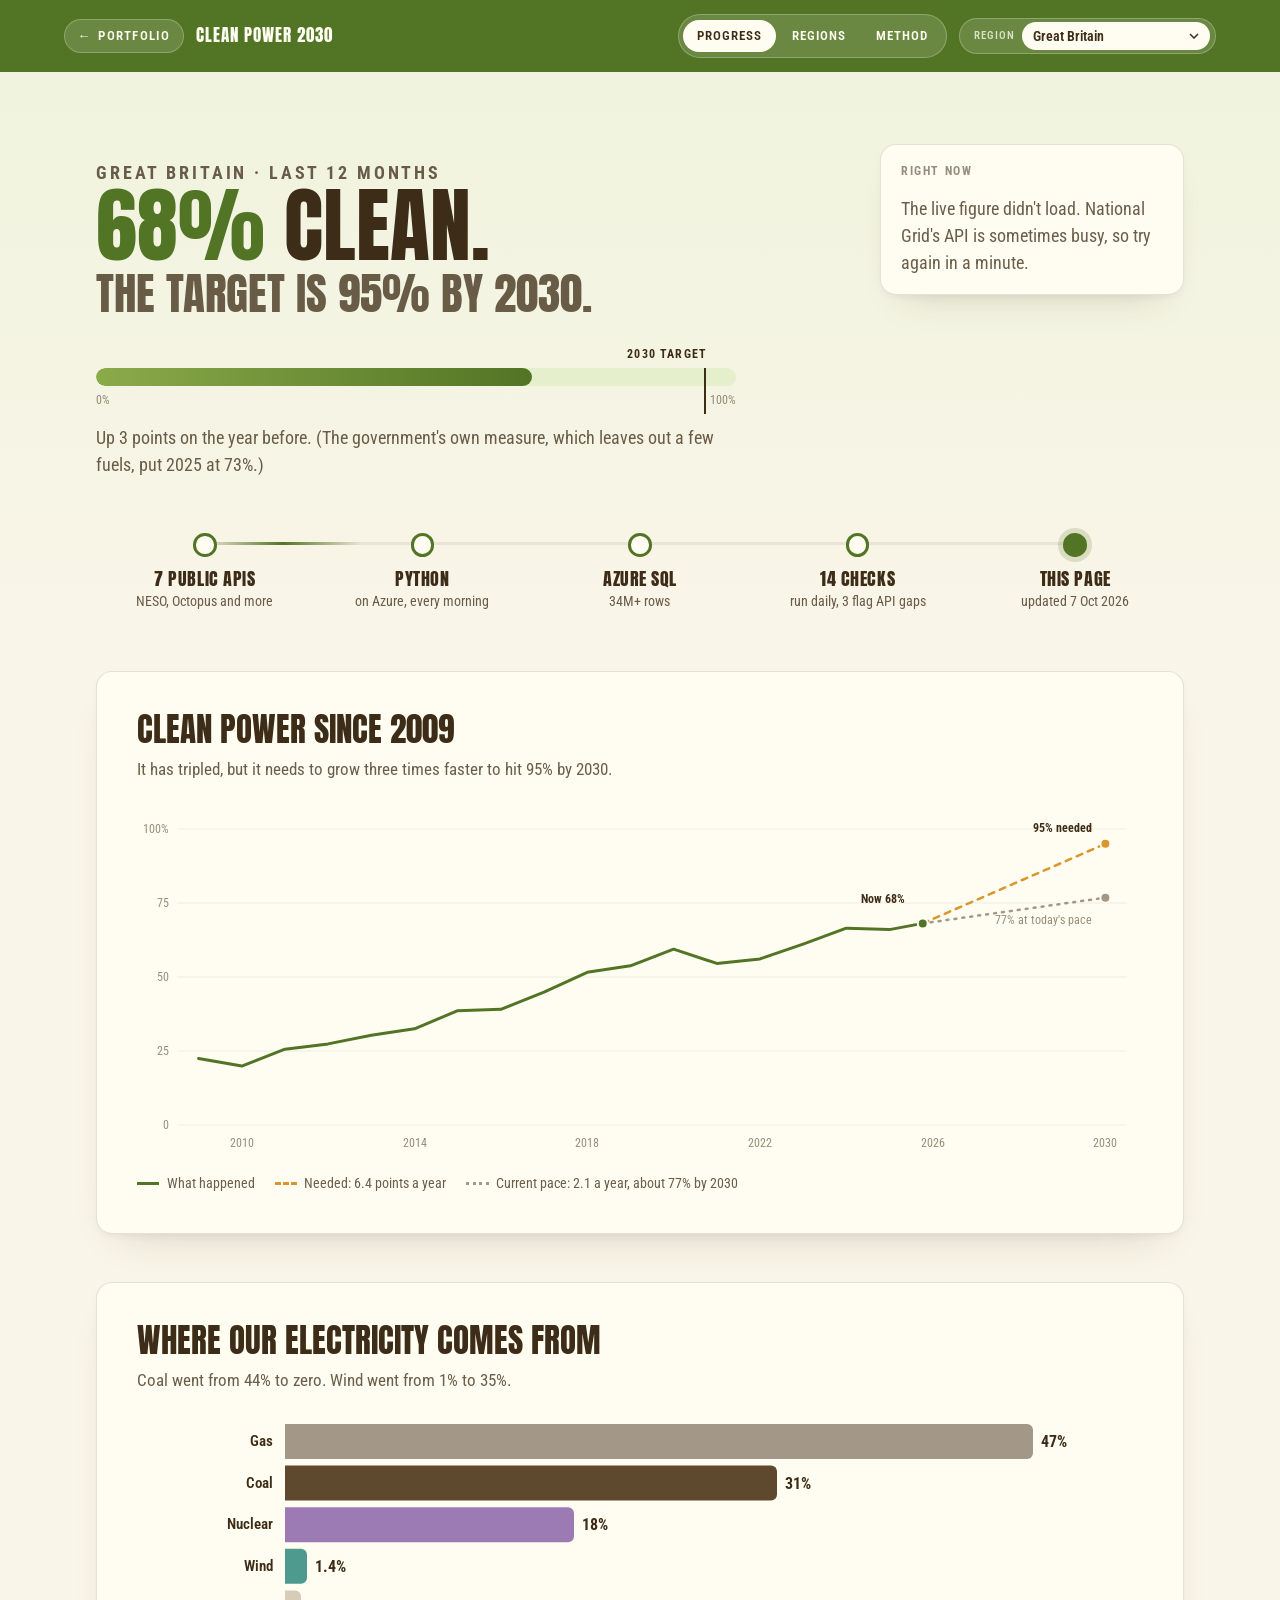
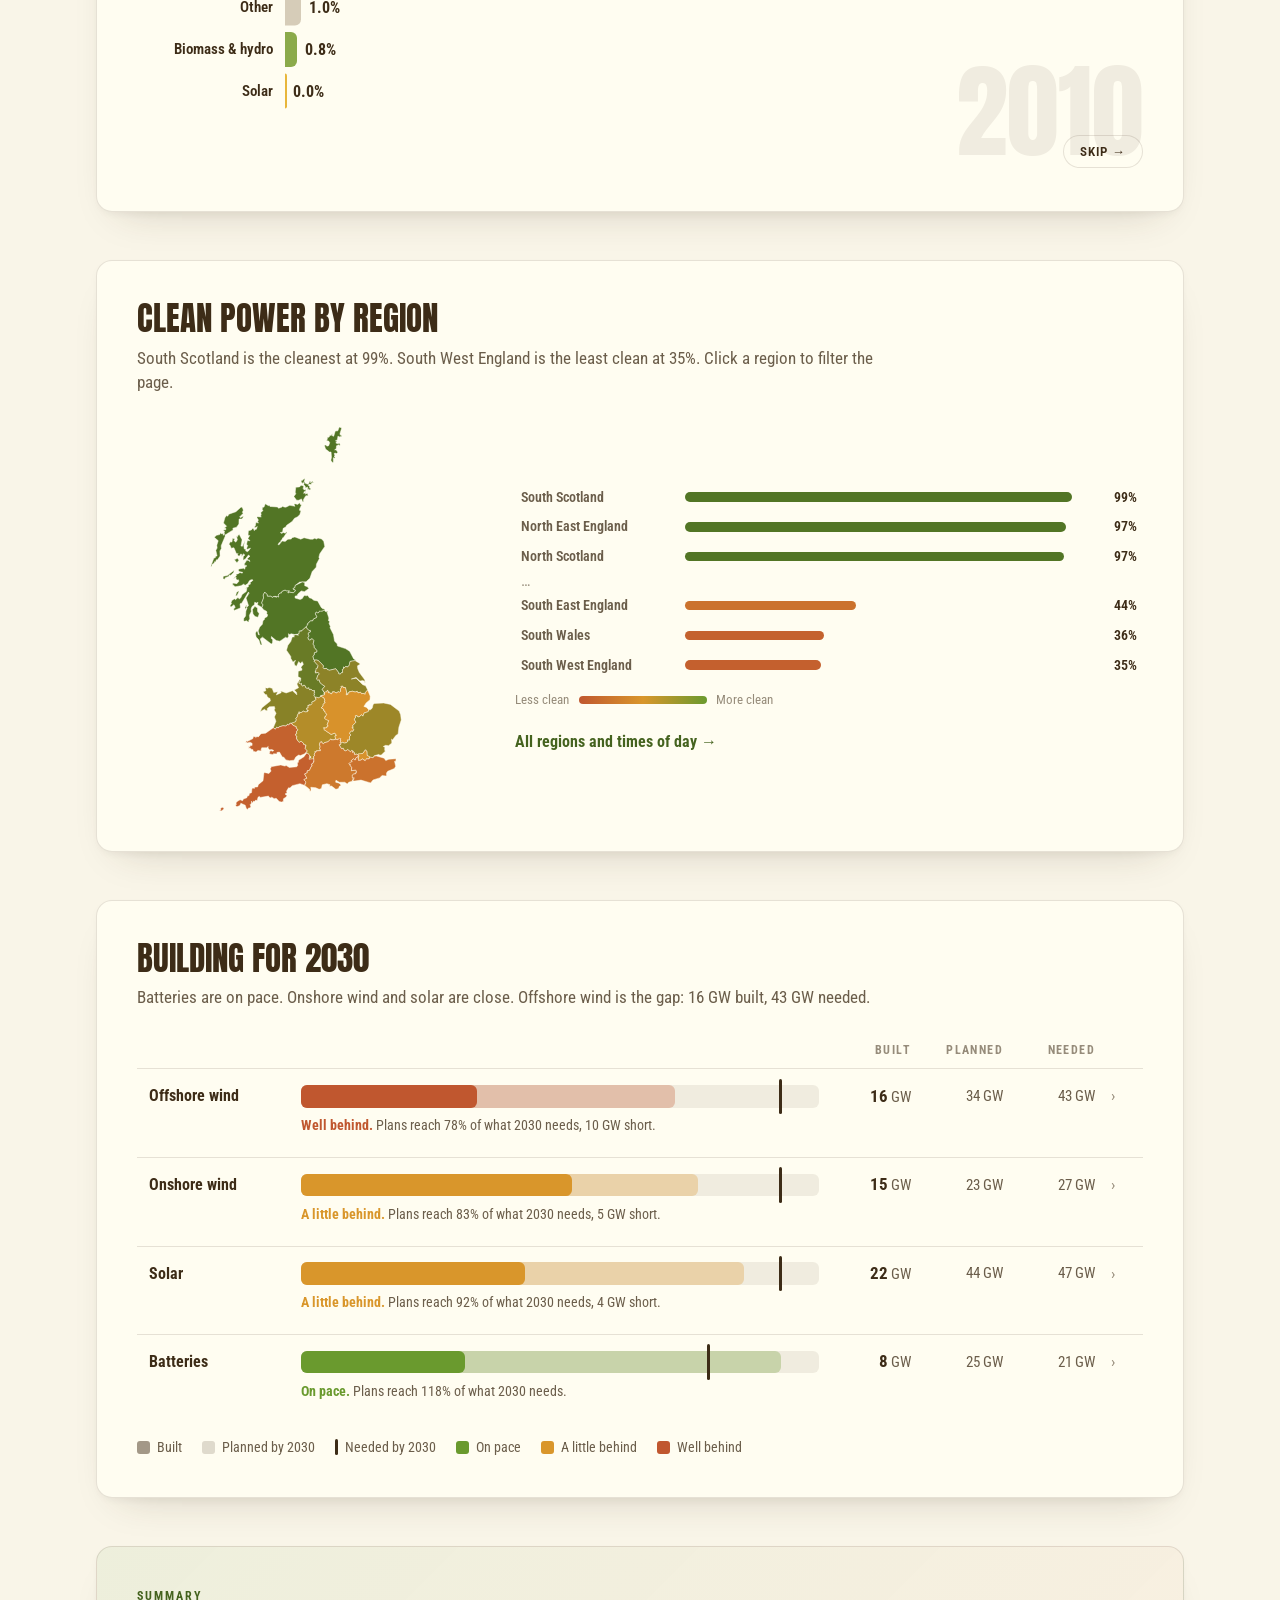
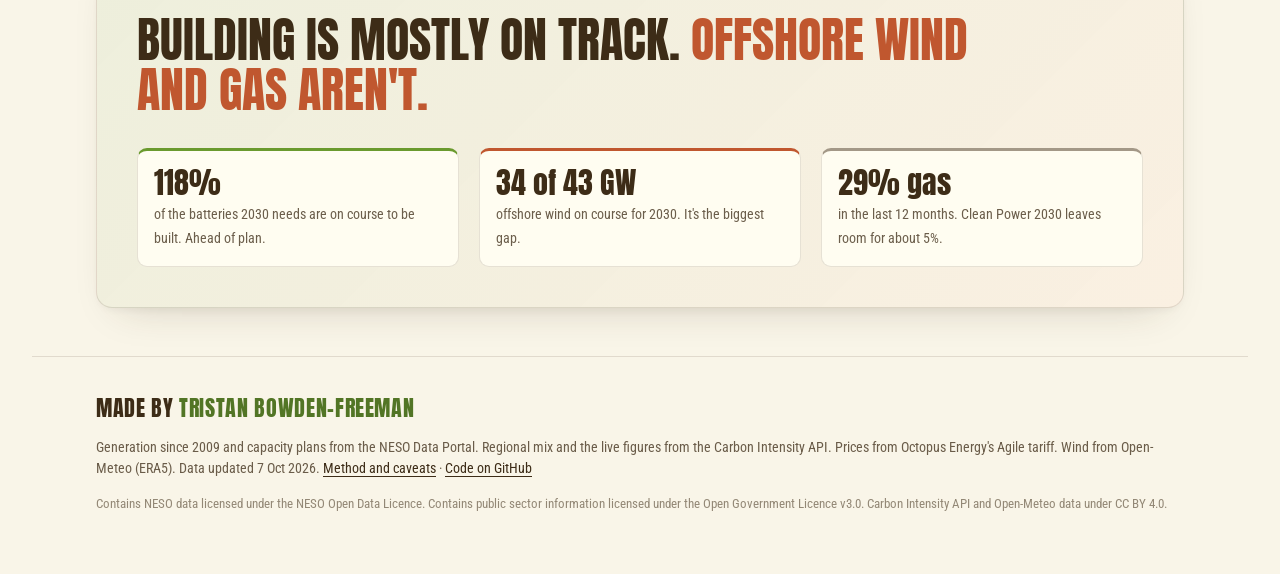
==== site/index.html @ b251b5d4 "Dashboard: progress, regions and method pages in plain JavaScript and SVG" ====
<!doctype html>
<html lang="en">
<head>
  <meta charset="utf-8">
  <meta name="viewport" content="width=device-width, initial-scale=1">
  <meta name="theme-color" content="#527525">
  <title>Clean Power 2030</title>
  <meta name="author" content="Tristan Bowden-Freeman">
  <meta name="description" content="Is Britain on track for Clean Power 2030? Every half-hour of GB electricity since 2009, the build-out of wind, solar and batteries against the 2030 plan, and where and when the grid is cleanest.">
  <link rel="preconnect" href="https://fonts.googleapis.com">
  <link rel="preconnect" href="https://fonts.gstatic.com" crossorigin>
  <link href="https://fonts.googleapis.com/css2?family=Anton&family=Roboto+Condensed:wght@400;600;700&display=swap" rel="stylesheet">
  <link rel="stylesheet" href="styles.css">
  <script>
    // Count each dashboard page as its own view.
    window.goatcounter = { no_onload: true };
    const countView = () => window.goatcounter.count?.({ path: "/carbon/" + (location.hash.split("/").slice(0, 2).join("/") || "#/") });
    window.addEventListener("hashchange", countView);
  </script>
  <script data-goatcounter="https://tristanbf.goatcounter.com/count" async src="https://gc.zgo.at/count.js" onload="countView()"></script>
</head>
<body>
  <nav class="site-nav" aria-label="Pages">
    <div class="site-nav__start">
      <a class="site-nav__back" href="https://tristanbowdenfreeman-maker.github.io/tiny-summit/" aria-label="Back to portfolio"><span aria-hidden="true">&larr;</span><span class="site-nav__back-label">Portfolio</span></a>
      <a class="site-nav__brand" href="#/">Clean Power 2030</a>
    </div>
    <div class="site-nav__end">
      <ul class="site-nav__links">
        <li><a href="#/" data-nav="track"><span class="long">Progress</span><span class="short">Progress</span></a></li>
        <li><a href="#/where" data-nav="where"><span class="long">Regions</span><span class="short">Regions</span></a></li>
        <li><a href="#/method" data-nav="method"><span class="long">Method</span><span class="short">Method</span></a></li>
      </ul>
      <label class="region-filter">
        <span class="region-filter__label">Region</span>
        <select id="region" aria-label="Filter both pages by region"></select>
      </label>
    </div>
    <span class="site-nav__progress" aria-hidden="true"></span>
  </nav>

  <main id="view" aria-live="polite"><p class="loading">Loading…</p></main>

  <footer class="footer">
    <p class="credit">Made by <a href="https://tristanbowdenfreeman-maker.github.io/tiny-summit/">Tristan Bowden-Freeman</a></p>
    <p>Generation since 2009 and capacity plans from the NESO Data Portal. Regional mix and the live figures from the
      Carbon Intensity API. Prices from Octopus Energy's Agile tariff. Wind from Open-Meteo (ERA5). <span id="updated"></span>
      <a href="#/method">Method and caveats</a> · <a href="https://github.com/tristanbowdenfreeman-maker/uk-grid-carbon">Code on GitHub</a></p>
    <p class="legal">Contains NESO data licensed under the NESO Open Data Licence. Contains public sector information
      licensed under the Open Government Licence v3.0. Carbon Intensity API and Open-Meteo data under CC BY 4.0.</p>
  </footer>

  <script src="app.js" type="module"></script>
</body>
</html>
---- site/styles.css ----
/* The portfolio's type (Anton and Roboto Condensed) on a warm, natural palette in the spirit of
   Innocent: a leaf-green nav, oat and cream backgrounds, chocolate-brown text and pale lime highlights,
   Clean sources are greens, sage, sky and
   mustard; fossil fuels are warm greys and brown. Status runs leaf green (on pace), mustard (a little
   behind) and terracotta (well behind). */
:root {
  --bg: #f9f5e8;
  --sky: #eef3dc;
  --nav: #527525;
  --on-nav: #fffdf1;
  --surface: #fffdf1;
  --surface-hover: #f3ecdf;
  --raised: #f6f0e2;
  --pill: rgba(255, 253, 241, 0.14);
  --border: rgba(61, 44, 23, 0.13);
  --track: rgba(61, 44, 23, 0.08);
  --text: #3d2c17;
  --muted: rgba(61, 44, 23, 0.76);
  --faint: rgba(61, 44, 23, 0.54);
  --ink: #fffdf1;
  --lime: #e5efcb;

  --accent: #527525;
  --accent-deep: #45631f;
  --green: #6a9a2e;
  --amber: #d9962b;
  --rust: #c0572f;

  --wind: #4e9a8e;
  --solar: #e8b63a;
  --hydro: #5b8fb9;
  --nuclear: #9c7bb5;
  --biomass: #8baa4a;
  --gas: #a39887;
  --coal: #5e492f;
  --other: #d6ccb8;
  --price: #d9962b;
  --price-soft: rgba(217, 150, 43, 0.35);
  --peak-soft: rgba(192, 87, 47, 0.2);

  --display: "Anton", Impact, "Archivo Black", "Roboto Condensed", sans-serif;
  --body: "Roboto Condensed", "Arial Narrow", Arial, sans-serif;
  --ease: cubic-bezier(0.16, 1, 0.3, 1);
  --gutter: clamp(1rem, 5vw, 5rem);
  --nav-height: 4.5rem;
  --radius: 16px;
  --shadow: 0 1.25rem 2.5rem -1.5rem rgba(61, 44, 23, 0.22), 0 0.25rem 0.75rem -0.25rem rgba(61, 44, 23, 0.08);
}

* { box-sizing: border-box; }
html { scroll-behavior: smooth; background: var(--bg); }
body {
  margin: 0;
  background: linear-gradient(180deg, var(--sky) 0, var(--bg) 38rem) no-repeat, var(--bg);
  color: var(--text);
  font: 16px/1.5 var(--body);
  text-rendering: optimizeLegibility;
  -webkit-font-smoothing: antialiased;
  overflow-x: hidden;
}
a { color: inherit; text-decoration: none; }
a:focus-visible, button:focus-visible, select:focus-visible, input:focus-visible, path:focus-visible {
  outline: 3px solid var(--amber); outline-offset: 3px; border-radius: 6px;
}
main, .footer { max-width: 76rem; margin: 0 auto; padding: 0 var(--gutter); }
main { padding-top: calc(var(--nav-height) + 1rem); min-height: 80vh; }
.loading { color: var(--faint); padding: 4rem 0; }

/* ---------- Navigation ---------- */

.site-nav {
  position: fixed; z-index: 30; inset: 0 0 auto; height: var(--nav-height);
  display: flex; align-items: center; justify-content: space-between; gap: 1rem;
  padding-inline: var(--gutter);
  background: var(--nav); color: var(--on-nav);
  transition: box-shadow 300ms ease;
}
.site-nav.is-scrolled { box-shadow: 0 0.5rem 1.5rem -0.75rem rgba(61, 44, 23, 0.45); }
.site-nav__start, .site-nav__end { display: flex; align-items: center; gap: 0.75rem; min-width: 0; }
.site-nav__back, .site-nav__links, .region-filter {
  border: 1px solid rgba(255, 253, 241, 0.25); border-radius: 999px; background: var(--pill);
}
.site-nav__back {
  display: inline-flex; align-items: center; gap: 0.4rem; padding: 0.4rem 0.8rem;
  font-size: 0.8rem; font-weight: 600; letter-spacing: 0.1em; text-transform: uppercase;
  transition: background 200ms ease, color 200ms ease;
}
.site-nav__back:hover { color: var(--text); background: var(--on-nav); }
.site-nav__brand { font-family: var(--display); font-size: 1.05rem; letter-spacing: 0.06em; text-transform: uppercase; white-space: nowrap; }
.site-nav__links { display: flex; gap: 0.15rem; margin: 0; padding: 0.3rem; list-style: none; }
.site-nav__links a {
  display: block; padding: 0.4rem 0.85rem; border-radius: 999px;
  font-size: 0.8rem; font-weight: 600; letter-spacing: 0.08em; text-transform: uppercase; white-space: nowrap;
  transition: background 200ms ease, color 200ms ease;
}
.site-nav__links .short { display: none; }
.site-nav__links a:hover { background: rgba(255, 253, 241, 0.14); }
.site-nav__links a[aria-current] { color: var(--text); background: var(--on-nav); }
.region-filter { display: flex; align-items: center; gap: 0.4rem; padding: 0.15rem 0.3rem 0.15rem 0.85rem; }
.region-filter__label { font-size: 0.7rem; font-weight: 600; letter-spacing: 0.12em; text-transform: uppercase; color: rgba(255, 253, 241, 0.75); }
.region-filter select {
  appearance: none; border: 0; border-radius: 999px; padding: 0.4rem 1.8rem 0.4rem 0.7rem;
  background: var(--on-nav) url("data:image/svg+xml,%3Csvg xmlns='http://www.w3.org/2000/svg' width='10' height='6'%3E%3Cpath d='M1 1l4 4 4-4' fill='none' stroke='%233d2c17' stroke-width='1.5'/%3E%3C/svg%3E") no-repeat right 0.7rem center;
  color: var(--text); font: 600 0.85rem var(--body); cursor: pointer; max-width: 12rem;
}
.region-filter.is-set select { background-color: var(--lime); color: var(--text); }
.site-nav__progress { position: absolute; inset: auto 0 -1px; height: 3px; background: var(--lime); transform: scaleX(var(--progress, 0)); transform-origin: left; }

/* ---------- Type and layout ---------- */

h1, h2 { font-family: var(--display); font-weight: 400; text-transform: uppercase; margin: 0; }
h2 { font-size: clamp(1.5rem, 2.6vw, 2.1rem); line-height: 1.05; max-width: 48rem; }
.eyebrow { margin: 0 0 0.6rem; font-size: 0.75rem; font-weight: 700; letter-spacing: 0.16em; text-transform: uppercase; color: var(--accent-deep); }
.lede { margin: 0.6rem 0 0; color: var(--muted); max-width: 46rem; font-size: 1.05rem; line-height: 1.45; }
.faint { color: var(--faint); }
.page { animation: page-in 0.7s var(--ease) both; }
@keyframes page-in { from { opacity: 0; transform: translateY(1rem); } to { opacity: 1; transform: none; } }

.card {
  position: relative; margin: 0 0 clamp(1.75rem, 4vw, 3rem); padding: clamp(1.25rem, 3.5vw, 2.5rem);
  background: var(--surface); border: 1px solid var(--border); border-radius: var(--radius); box-shadow: var(--shadow);
  scroll-margin-top: calc(var(--nav-height) + 1rem);
}
.card-head { display: flex; justify-content: space-between; align-items: flex-start; gap: 1rem; flex-wrap: wrap; margin-bottom: clamp(1.25rem, 3vw, 2rem); }
.reveal { opacity: 0; transform: translateY(1.25rem); transition: opacity 0.7s ease, transform 0.9s var(--ease); }
.reveal.is-visible { opacity: 1; transform: none; }
.grid-2 { display: grid; grid-template-columns: repeat(2, minmax(0, 1fr)); gap: 1.5rem; }
.grid-2 > .card { margin: 0; }

/* ---------- Hero ---------- */

.band { margin-bottom: clamp(2rem, 5vw, 3.5rem); }
.hero { position: relative; display: grid; grid-template-columns: minmax(0, 1fr) 19rem; gap: clamp(1.5rem, 4vw, 3rem); align-items: start; padding: clamp(1.5rem, 5vw, 3.5rem) 0 2rem; }
.hero h1 { font-size: clamp(2.3rem, 6.4vw, 5.4rem); line-height: 0.95; }
.hero h1 .big { color: var(--accent); }
.hero h1 .soft { display: block; color: var(--muted); font-size: 0.55em; line-height: 1.05; margin-top: 0.35rem; }
.hero p { color: var(--muted); font-size: clamp(1rem, 1.4vw, 1.15rem); max-width: 40rem; margin: 1rem 0 0; }
.hero .region-note { color: var(--text); border-left: 3px solid var(--accent); padding-left: 0.8rem; }

.progress { position: relative; margin: 1.75rem 0 0; max-width: 40rem; padding-top: 1.4rem; }
.progress__track { position: relative; height: 1.1rem; border-radius: 999px; background: var(--lime); overflow: hidden; }
.progress__fill { position: absolute; inset: 0 auto 0 0; width: var(--w); border-radius: 999px; background: linear-gradient(90deg, var(--biomass), var(--accent)); transform-origin: left; animation: grow 1.6s var(--ease) both 0.2s; }
@keyframes grow { from { transform: scaleX(0); } }
.progress__mark { position: absolute; top: 1.4rem; bottom: -0.3rem; left: var(--x); width: 2px; background: var(--text); }
.progress__mark span { position: absolute; top: -1.4rem; right: -1px; white-space: nowrap; font-size: 0.72rem; font-weight: 700; letter-spacing: 0.1em; text-transform: uppercase; }
.progress__scale { display: flex; justify-content: space-between; font-size: 0.75rem; color: var(--faint); margin-top: 0.35rem; }

.live { padding: 1.1rem 1.25rem; border-radius: var(--radius); background: var(--surface); box-shadow: var(--shadow); border: 1px solid var(--border); min-height: 9rem; }
.live__label { display: flex; align-items: center; gap: 0.5rem; font-size: 0.72rem; font-weight: 700; letter-spacing: 0.14em; text-transform: uppercase; color: var(--faint); }
.live__dot { width: 0.5rem; height: 0.5rem; border-radius: 50%; background: var(--accent); box-shadow: 0 0 0 0 rgba(82, 117, 37, 0.5); animation: pulse 2s infinite; }
@keyframes pulse { 70% { box-shadow: 0 0 0 0.5rem rgba(82, 117, 37, 0); } 100% { box-shadow: 0 0 0 0 rgba(82, 117, 37, 0); } }
.live__value { font: 400 3rem/1 var(--display); margin: 0.5rem 0 0.2rem; }
.live__value small { font: 600 1rem var(--body); color: var(--muted); margin-left: 0.3rem; }
.live__where { font-size: 0.85rem; color: var(--muted); margin: 0 0 0.8rem; }
.stack { display: flex; height: 0.7rem; border-radius: 999px; overflow: hidden; background: var(--track); }
.stack span { height: 100%; background: var(--c); }

/* ---------- Charts ---------- */

.chart { position: relative; width: 100%; }
.chart svg { display: block; width: 100%; height: auto; overflow: visible; }
.grid line { stroke: var(--track); }
.axis text, .chart-label { fill: var(--faint); font: 12px var(--body); }
.chart-label.strong { fill: var(--text); font-weight: 700; }
.line { fill: none; stroke-width: 2.5; stroke-linejoin: round; stroke-linecap: round; }
.line.actual { stroke: var(--accent); stroke-width: 3; }
.line.needed { stroke: var(--amber); stroke-dasharray: 6 6; }
.line.pace { stroke: var(--gas); stroke-dasharray: 2 6; }
.line.region { stroke: var(--wind); stroke-width: 2; }
.line.clean { stroke: var(--accent); stroke-width: 3; }
.line.target { stroke: var(--text); stroke-width: 1; stroke-dasharray: 3 4; opacity: 0.6; }
.area.price { fill: var(--price); opacity: 0.14; }
.line.price { stroke: var(--price); stroke-width: 1.5; opacity: 0.7; }
.peak-band { fill: var(--peak-soft); opacity: 0.5; }
.dot { stroke: var(--surface); stroke-width: 2; }
.dot.actual { fill: var(--accent); }
.dot.needed { fill: var(--amber); }
.dot.pace { fill: var(--gas); }
.dot.target { fill: var(--text); }
.hover-line { stroke: rgba(61, 44, 23, 0.3); stroke-width: 1; opacity: 0; }
.hover-dot { fill: var(--text); opacity: 0; }
.chart.is-hover .hover-line, .chart.is-hover .hover-dot { opacity: 1; }
.draw { stroke-dasharray: var(--len); stroke-dashoffset: var(--len); }
.reveal.is-visible .draw { animation: draw 1.8s var(--ease) forwards; }
@keyframes draw { to { stroke-dashoffset: 0; } }
.reveal .later { opacity: 0; }
.reveal.is-visible .later { animation: fade 0.8s ease forwards 1.4s; }
@keyframes fade { to { opacity: 1; } }

.legend { display: flex; flex-wrap: wrap; gap: 0.5rem 1.25rem; margin: 1.25rem 0 0; padding: 0; list-style: none; font-size: 0.85rem; color: var(--muted); }
.legend li { display: flex; align-items: center; gap: 0.45rem; }
.legend i { width: 1.4rem; height: 0; border-top: 3px solid var(--c); }
.legend i.dash { border-top-style: dashed; }
.legend i.dot { border-top-style: dotted; }
.legend i.box { width: 0.8rem; height: 0.8rem; border: 0; border-radius: 3px; background: var(--c); }
.legend i.box.faded { opacity: 0.35; }
.legend i.line-mark { width: 3px; height: 1rem; border: 0; border-radius: 2px; background: var(--text); }

/* ---------- Bar race ---------- */

.race { position: relative; }
.race__year { position: absolute; right: 0; bottom: 0.5rem; font: 400 clamp(3rem, 9vw, 6.5rem)/1 var(--display); color: rgba(61, 44, 23, 0.08); pointer-events: none; }
.race__rows { position: relative; height: calc(var(--rows) * 2.6rem); }
.race__row {
  position: absolute; left: 0; right: 0; top: 0; height: 2.2rem;
  display: grid; grid-template-columns: 8.5rem minmax(0, 1fr); align-items: center; gap: 0.75rem;
  transform: translateY(calc(var(--rank) * 2.6rem)); transition: transform 0.45s var(--ease);
}
.race__name { font-weight: 600; text-align: right; font-size: 0.95rem; }
.race__bar { position: relative; height: 100%; }
.race__fill { position: absolute; inset: 0 auto 0 0; width: var(--w); min-width: 2px; border-radius: 0 6px 6px 0; background: var(--c); transition: width 0.45s var(--ease); }
.race__value { position: absolute; top: 50%; left: calc(var(--w) + 0.5rem); transform: translateY(-50%); font-weight: 700; font-variant-numeric: tabular-nums; transition: left 0.45s var(--ease); white-space: nowrap; }
.race.is-playing .race__fill, .race.is-playing .race__value { transition: none; }
.race__row { transition: transform 0.7s var(--ease); }
.race__controls { display: flex; align-items: center; gap: 1rem; margin-top: 1rem; min-height: 2.5rem; }
.race__controls input[type="range"] { flex: 1; accent-color: var(--accent); }
.race__skip { margin-left: auto; }
.btn {
  display: inline-flex; align-items: center; gap: 0.4rem; padding: 0.5rem 1rem; border-radius: 999px;
  border: 1px solid var(--border); background: var(--pill); color: var(--text);
  font: 600 0.8rem var(--body); letter-spacing: 0.08em; text-transform: uppercase; cursor: pointer;
  transition: background 200ms ease, color 200ms ease;
}
.btn:hover { background: var(--accent); color: var(--ink); border-color: var(--accent); }

/* ---------- Build-out ---------- */

.build { display: grid; gap: 0.35rem; }
.build-row, .build-head {
  display: grid; grid-template-columns: 8.5rem minmax(0, 1fr) repeat(3, 4.75rem) 1.25rem; align-items: center; gap: 0.4rem 1rem;
}
.build-head { padding: 0 0.75rem 0.25rem; font-size: 0.72rem; font-weight: 700; letter-spacing: 0.12em; text-transform: uppercase; color: var(--faint); }
.build-head span { text-align: right; }
.build-row {
  width: 100%; padding: 0.9rem 0.75rem; border: 0; border-top: 1px solid var(--border); border-radius: 0; background: none; color: inherit;
  font: inherit; text-align: left; cursor: pointer; transition: background 200ms ease;
}
.build-row:hover, .build-row[aria-expanded="true"] { background: var(--surface-hover); border-radius: 10px; }
.build-name { font-weight: 700; }
.build-track { position: relative; height: 1.4rem; border-radius: 6px; background: var(--track); }
.build-plan, .build-fill { position: absolute; inset: 0 auto 0 0; width: var(--w); border-radius: 6px; background: var(--c); transform-origin: left; transform: scaleX(0); transition: transform 1.2s var(--ease); }
.build-plan { opacity: 0.3; transition-delay: 0.3s; }
.reveal.is-visible .build-fill, .reveal.is-visible .build-plan { transform: none; }
.build-target { position: absolute; top: -0.4rem; bottom: -0.4rem; left: var(--x); width: 3px; margin-left: -1.5px; background: var(--text); border-radius: 2px; }
.build-num { text-align: right; font-variant-numeric: tabular-nums; color: var(--muted); font-size: 0.95rem; white-space: nowrap; }
.build-num strong { color: var(--text); font-size: 1.05rem; }
.build-note { grid-column: 2 / -1; font-size: 0.9rem; color: var(--muted); }
.build-note b { color: var(--c); }
.build-chev { color: var(--faint); transition: transform 300ms ease; }
.build-row[aria-expanded="true"] .build-chev { transform: rotate(90deg); }
.build-detail { padding: 0.5rem 0.75rem 1.5rem 10.25rem; }
.build-detail p { margin: 0 0 0.75rem; color: var(--muted); font-size: 0.95rem; }

.verdict { background: linear-gradient(135deg, rgba(82, 117, 37, 0.1), rgba(192, 87, 47, 0.08)), var(--surface); }
.verdict h2 { font-size: clamp(1.8rem, 4vw, 3rem); max-width: 56rem; }
.verdict h2 .bad { color: var(--rust); }
.facts { display: grid; grid-template-columns: repeat(3, minmax(0, 1fr)); gap: 1.25rem; margin-top: 2rem; }
.fact { padding: 1rem; border-radius: 10px; background: var(--surface); border: 1px solid var(--border); border-top: 3px solid var(--c); }
.fact strong { display: block; font: 400 1.9rem/1 var(--display); margin-bottom: 0.3rem; }
.fact span { color: var(--muted); font-size: 0.9rem; }

/* ---------- Map ---------- */

.map-layout { display: grid; grid-template-columns: minmax(0, 0.9fr) minmax(0, 1.1fr); gap: 2.5rem; align-items: center; }
.map-layout--small { grid-template-columns: minmax(0, 0.7fr) minmax(0, 1.3fr); }
.map-layout--small .map svg { max-height: 24rem; }
.map svg { display: block; width: 100%; max-height: 34rem; }
.map path { stroke: var(--surface); stroke-width: 1.5; cursor: pointer; transition: opacity 250ms ease, stroke 250ms ease; }
.map path:hover { stroke: var(--text); stroke-width: 2.5; }
.map.has-pick path:not(.is-picked) { opacity: 0.35; }
.map path.is-picked { stroke: var(--text); stroke-width: 3; }
.rank { display: grid; gap: 0.2rem; margin: 0; padding: 0; list-style: none; }
.rank button {
  display: grid; grid-template-columns: 9.5rem minmax(0, 1fr) 3rem; align-items: center; gap: 0.75rem; width: 100%;
  padding: 0.3rem 0.4rem; border: 0; border-radius: 8px; background: none; color: var(--muted); font: 600 0.9rem var(--body); text-align: left; cursor: pointer;
}
.rank button:hover { background: var(--surface-hover); color: var(--text); }
.rank button[aria-pressed="true"] { background: var(--raised); color: var(--text); }
.rank .bar { height: 0.6rem; width: var(--w); border-radius: 999px; background: var(--c); }
.rank .val { text-align: right; font-variant-numeric: tabular-nums; color: var(--text); }
.rank__gap { padding: 0 0.4rem; color: var(--faint); line-height: 1; }
.more { display: inline-block; margin-top: 1.25rem; font-weight: 700; color: var(--accent-deep); }
.more:hover { text-decoration: underline; text-underline-offset: 3px; }
.scale { display: flex; align-items: center; gap: 0.6rem; font-size: 0.8rem; color: var(--faint); margin-top: 0.75rem; }
.scale i { flex: 0 0 8rem; height: 0.5rem; border-radius: 999px; background: linear-gradient(90deg, var(--rust), var(--amber), var(--green)); }

/* ---------- Wind tiles ---------- */

.tiles { display: grid; grid-template-columns: repeat(3, minmax(0, 1fr)); gap: 1rem; }
.tile { padding: 1.4rem; border-radius: var(--radius); background: var(--raised); border: 1px solid var(--border); border-top: 4px solid var(--c); }
.tile h3 { margin: 0; font: 400 1.6rem/1 var(--display); text-transform: uppercase; }
.tile .when { margin: 0.3rem 0 1.25rem; color: var(--faint); font-size: 0.85rem; }
.tile .figure { font: 400 clamp(2.4rem, 4.4vw, 3.4rem)/1 var(--display); }
.tile .figure small { font: 600 0.95rem var(--body); color: var(--muted); margin-left: 0.3rem; }
.tile .row { display: flex; justify-content: space-between; padding: 0.55rem 0; border-top: 1px solid var(--border); font-size: 0.95rem; color: var(--muted); }
.tile .row:first-of-type { margin-top: 1rem; }
.tile .row b { color: var(--text); font-variant-numeric: tabular-nums; }

/* ---------- Tabs (Summer/Winter) ---------- */

.tabs { position: relative; display: inline-flex; gap: 0.15rem; padding: 0.3rem; border: 1px solid var(--border); border-radius: 999px; background: var(--raised); }
.tabs button {
  position: relative; z-index: 1; padding: 0.45rem 1rem; border: 0; background: none; color: var(--muted);
  font: 600 0.8rem var(--body); letter-spacing: 0.1em; text-transform: uppercase; cursor: pointer;
}
.tabs button[aria-selected="true"] { color: var(--ink); }
.tabs .indicator { position: absolute; top: 0.3rem; bottom: 0.3rem; left: 0; border-radius: 999px; background: var(--accent); transition: transform 400ms var(--ease), width 400ms var(--ease); }

/* ---------- Action cards ---------- */

.actions-title { margin-bottom: 1.5rem; }
.actions { display: grid; grid-template-columns: repeat(3, minmax(0, 1fr)); gap: 1rem; }
.action { display: flex; flex-direction: column; padding: 1.4rem; border-radius: var(--radius); background: var(--raised); border: 1px solid var(--border); }
.action .num { font: 400 2.2rem/1 var(--display); color: var(--accent); }
.action h3 { margin: 0.6rem 0 0.5rem; font: 400 1.35rem/1.05 var(--display); text-transform: uppercase; }
.action p { margin: 0 0 1rem; color: var(--muted); }
.action a { margin-top: auto; font-weight: 700; color: var(--accent-deep); }
.action a:hover { text-decoration: underline; text-underline-offset: 3px; }

/* ---------- Power line: how the page is made ---------- */

.powerline { position: relative; padding: 1.4rem 0 0.25rem; }
.powerline ol { position: relative; display: grid; grid-template-columns: repeat(5, minmax(0, 1fr)); margin: 0; padding: 0; list-style: none; }
.powerline__wire { position: absolute; top: calc(1.4rem + 0.55rem); left: 10%; right: 10%; height: 3px; border-radius: 3px; background: var(--track); overflow: hidden; }
.powerline__pulse {
  position: absolute; top: 0; left: 0; width: 18%; height: 100%;
  background: linear-gradient(90deg, transparent, var(--accent), transparent); animation: current 2.8s linear infinite;
}
@keyframes current-down { from { transform: translateY(-100%); } to { transform: translateY(560%); } }
@keyframes current { from { transform: translateX(-100%); } to { transform: translateX(560%); } }
.powerline__stop { display: flex; flex-direction: column; align-items: center; gap: 0.15rem; text-align: center; cursor: default; padding: 0 0.25rem; border-radius: 10px; }
.powerline__stop::before {
  content: ""; width: 1.1rem; height: 1.1rem; margin-bottom: 0.55rem; border-radius: 50%;
  background: var(--surface); border: 3px solid var(--accent); transition: transform 250ms var(--ease);
}
.powerline__stop.is-end::before { background: var(--accent); box-shadow: 0 0 0 5px rgba(82, 117, 37, 0.18); }
.powerline__stop:hover::before, .powerline__stop:focus-visible::before { transform: scale(1.3); }
.powerline__stop strong { font: 400 1.15rem/1.1 var(--display); letter-spacing: 0.03em; text-transform: uppercase; }
.powerline__stop span { font-size: 0.85rem; color: var(--muted); }

/* ---------- Method page ---------- */

.region-filter[hidden] { display: none; }
.defs { display: grid; grid-template-columns: 13rem minmax(0, 1fr); gap: 1rem 2rem; margin: 0; }
.defs dt { font-weight: 700; }
.defs dd { margin: 0; color: var(--muted); max-width: 48rem; }
.caveats { display: grid; gap: 0.9rem; margin: 0; padding-left: 1.2rem; color: var(--muted); max-width: 54rem; }
.caveats b { color: var(--text); }
.card a:not(.more):not(.btn) { color: var(--accent-deep); text-decoration: underline; text-underline-offset: 3px; }

.schema { position: relative; display: grid; grid-template-columns: minmax(0, 1.2fr) minmax(0, 1fr); gap: clamp(3rem, 12vw, 9rem); }
.schema__links { position: absolute; inset: 0; width: 100%; height: 100%; overflow: visible; pointer-events: none; }
.schema__links path { fill: none; stroke: rgba(61, 44, 23, 0.28); stroke-width: 1.5; transition: stroke 200ms ease, opacity 200ms ease; }
.schema.is-focus .schema__links path { opacity: 0.25; }
.schema.is-focus .schema__links path.is-on { opacity: 1; stroke: var(--accent); stroke-width: 2.5; }
.schema__col { position: relative; display: flex; flex-direction: column; justify-content: space-around; gap: 0.5rem; }
.schema__label { margin: 0 0 0.25rem; font-size: 0.72rem; font-weight: 700; letter-spacing: 0.12em; text-transform: uppercase; color: var(--faint); }
.schema__table {
  display: flex; justify-content: space-between; align-items: baseline; gap: 0.75rem; flex-wrap: wrap;
  padding: 0.55rem 0.8rem; border-radius: 8px; background: var(--raised); border: 1px solid var(--border); cursor: default;
  transition: background 200ms ease, border-color 200ms ease;
}
.schema__table.is-dim { background: var(--lime); padding-block: 0.9rem; }
.schema__table.is-on { border-color: var(--accent); background: var(--surface); box-shadow: 0 0 0 1px var(--accent); }
.schema__table code { font: 600 0.85rem ui-monospace, "SF Mono", Menlo, monospace; }
.schema__table span { font-size: 0.8rem; color: var(--faint); font-variant-numeric: tabular-nums; }
.layers { display: flex; flex-wrap: wrap; gap: 0.5rem 1.5rem; margin: 2rem 0 0; padding: 0; list-style: none; font-size: 0.9rem; color: var(--muted); counter-reset: layer; }
.layers li { counter-increment: layer; }
.layers li::before { content: counter(layer) ". "; font-weight: 700; color: var(--accent); }
.layers code, .checks code { font: 600 0.85rem ui-monospace, "SF Mono", Menlo, monospace; color: var(--text); }

.table-wrap { overflow-x: auto; }
.checks { width: 100%; border-collapse: collapse; font-size: 0.95rem; }
.checks th { text-align: left; font-size: 0.72rem; font-weight: 700; letter-spacing: 0.12em; text-transform: uppercase; color: var(--faint); padding: 0 0.75rem 0.6rem; }
.checks td { padding: 0.65rem 0.75rem; border-top: 1px solid var(--border); color: var(--muted); }
.checks td:first-child { color: var(--text); }
.checks .num { text-align: right; white-space: nowrap; }
.status { display: inline-block; min-width: 3.5rem; padding: 0.15rem 0.6rem; border-radius: 999px; font-weight: 700; font-size: 0.85rem; text-align: center; font-variant-numeric: tabular-nums; }
.status.is-ok { background: var(--lime); color: var(--accent-deep); }
.status.is-warn { background: rgba(217, 150, 43, 0.2); color: #8a5a12; }
.status.is-bad { background: rgba(192, 87, 47, 0.18); color: var(--rust); }

.code-grid { display: grid; gap: 1.5rem; }
.code-grid figure { margin: 0; min-width: 0; }
.code-grid figcaption { margin-bottom: 0.5rem; font-weight: 700; font-size: 0.9rem; }
.code-grid pre { margin: 0; padding: 1rem 1.1rem; overflow-x: auto; border-radius: 10px; background: var(--text); color: var(--ink); font: 0.78rem/1.55 ui-monospace, "SF Mono", Menlo, monospace; }

/* ---------- Tooltip ---------- */

.tip {
  position: fixed; z-index: 50; top: 0; left: 0; max-width: 18rem; padding: 0.6rem 0.8rem; border-radius: 10px;
  background: var(--text); color: var(--ink); box-shadow: var(--shadow); font-size: 0.85rem; line-height: 1.35;
  pointer-events: none; opacity: 0; transition: opacity 150ms ease;
}
.tip.on { opacity: 1; }
.tip strong { display: block; margin-bottom: 0.15rem; }
.tip span { display: block; color: rgba(255, 253, 241, 0.8); }

/* ---------- Footer ---------- */

.footer { padding-top: 2.5rem; padding-bottom: 3rem; margin-top: 2rem; color: var(--muted); font-size: 0.9rem; border-top: 1px solid var(--border); }
.footer a { color: var(--text); text-decoration: underline; text-underline-offset: 3px; }
.footer .credit { margin: 0 0 1rem; color: var(--text); font: 400 1.35rem/1.1 var(--display); letter-spacing: 0.03em; text-transform: uppercase; }
.footer .credit a { color: var(--accent); text-decoration: none; }
.footer .legal { color: var(--faint); font-size: 0.8rem; }

/* ---------- Small screens ---------- */

@media (max-width: 1000px) {
  .hero { grid-template-columns: 1fr; }
  .live { max-width: 24rem; }
  .map-layout, .map-layout--small { grid-template-columns: 1fr; }
  .map svg { max-height: 26rem; }
  .facts, .actions, .code-grid { grid-template-columns: 1fr; }
}
@media (max-width: 980px) {
  .site-nav__back-label { display: none; }
}
@media (max-width: 820px) {
  :root { --nav-height: 7.25rem; }
  .site-nav { flex-wrap: wrap; align-content: center; height: var(--nav-height); padding-block: 0.6rem; }
  .site-nav { display: grid; grid-template-columns: minmax(0, 1fr) auto; grid-template-areas: "start filter" "links links"; gap: 0.6rem 0.75rem; }
  .site-nav__start { grid-area: start; }
  .site-nav__end { display: contents; }
  .site-nav__links { grid-area: links; justify-self: start; }
  .region-filter { grid-area: filter; }
  .site-nav__links .long, .site-nav__back-label { display: none; }
  .site-nav__links .short { display: inline; }
  .tiles { grid-template-columns: 1fr; }
  .defs { grid-template-columns: 1fr; gap: 0.25rem; }
  .defs dd { margin-bottom: 0.75rem; }
  .schema { grid-template-columns: minmax(0, 1.5fr) minmax(0, 1fr); gap: 1.75rem; }
  .schema__table { padding: 0.45rem 0.55rem; }
  .schema__table code { font-size: 0.72rem; }
  .schema__table span { font-size: 0.72rem; }
  .grid-2 { grid-template-columns: 1fr; }
  .build-head { display: none; }
  .build-row { grid-template-columns: repeat(3, minmax(0, 1fr)) 1.25rem; padding-inline: 0.25rem; }
  .build-name { grid-column: 1 / -2; }
  .build-chev { grid-column: -2; grid-row: 1; }
  .build-track { grid-column: 1 / -1; }
  .build-num { text-align: left; }
  .build-num::before { display: block; font-size: 0.68rem; font-weight: 700; letter-spacing: 0.1em; text-transform: uppercase; color: var(--faint); }
  .build-num:nth-child(3)::before { content: "Built"; }
  .build-num:nth-child(4)::before { content: "Planned"; }
  .build-num:nth-child(5)::before { content: "Needed"; }
  .build-note { grid-column: 1 / -1; }
  .build-detail { padding-left: 0.25rem; }
  .race__row { grid-template-columns: 6.5rem minmax(0, 1fr); }
  .race__name { font-size: 0.85rem; }
  .rank button { grid-template-columns: 7.5rem minmax(0, 1fr) 2.75rem; }
  .powerline ol { grid-template-columns: 1fr; gap: 0.9rem; }
  .powerline__wire { top: 2rem; bottom: 1rem; left: 0.5rem; right: auto; width: 3px; height: auto; }
  .powerline__pulse { width: 100%; height: 18%; background: linear-gradient(180deg, transparent, var(--accent), transparent); animation-name: current-down; }
  .powerline__stop { flex-direction: row; flex-wrap: wrap; align-items: baseline; gap: 0 0.6rem; text-align: left; padding-left: 0; }
  .powerline__stop::before { flex: none; align-self: center; margin: 0; }
}
@media (max-width: 480px) {
  .region-filter__label { display: none; }
  .region-filter { padding: 0.15rem; min-width: 0; }
  .region-filter select { max-width: 10rem; }
  .site-nav__links a { padding: 0.4rem 0.7rem; }
  .site-nav__brand { font-size: 0.9rem; }
}
@media (prefers-reduced-motion: reduce) {
  *, *::before, *::after { animation-duration: 0.01ms !important; transition-duration: 0.01ms !important; }
  .reveal { opacity: 1; transform: none; }
}
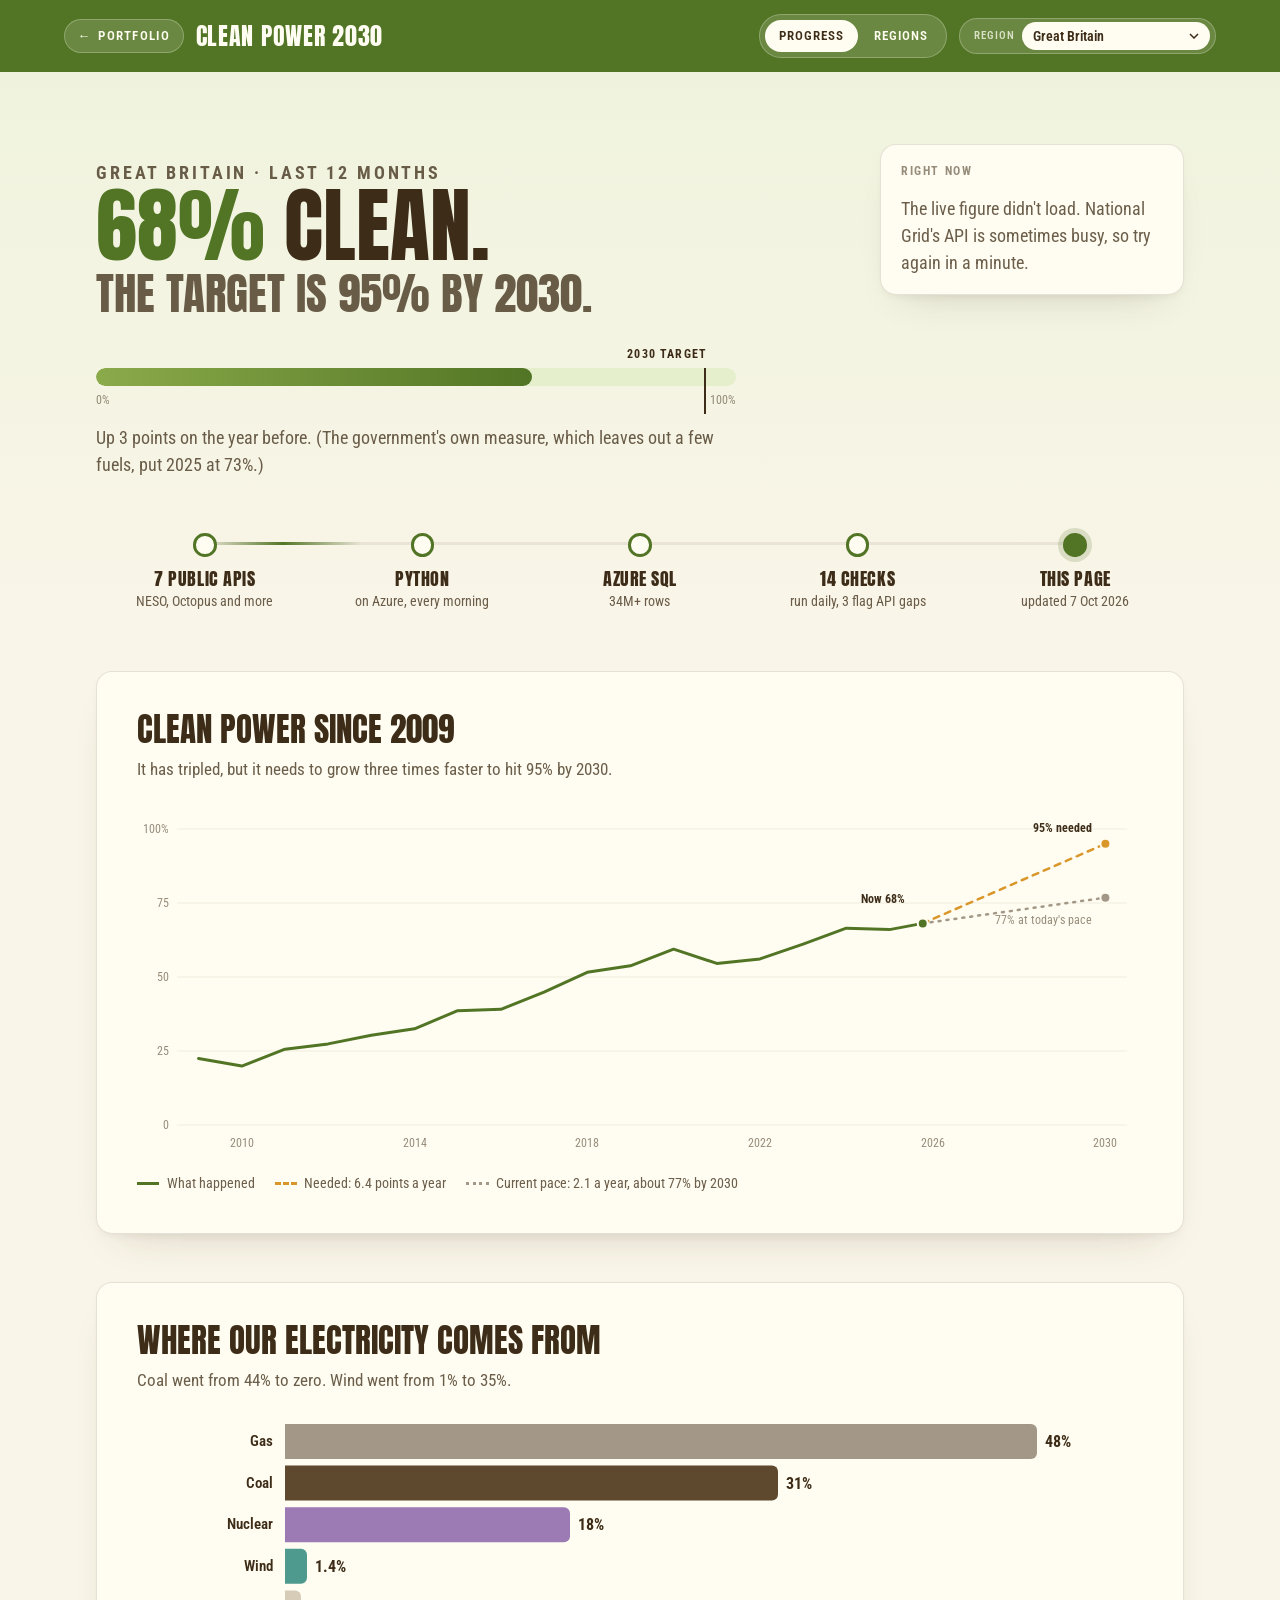
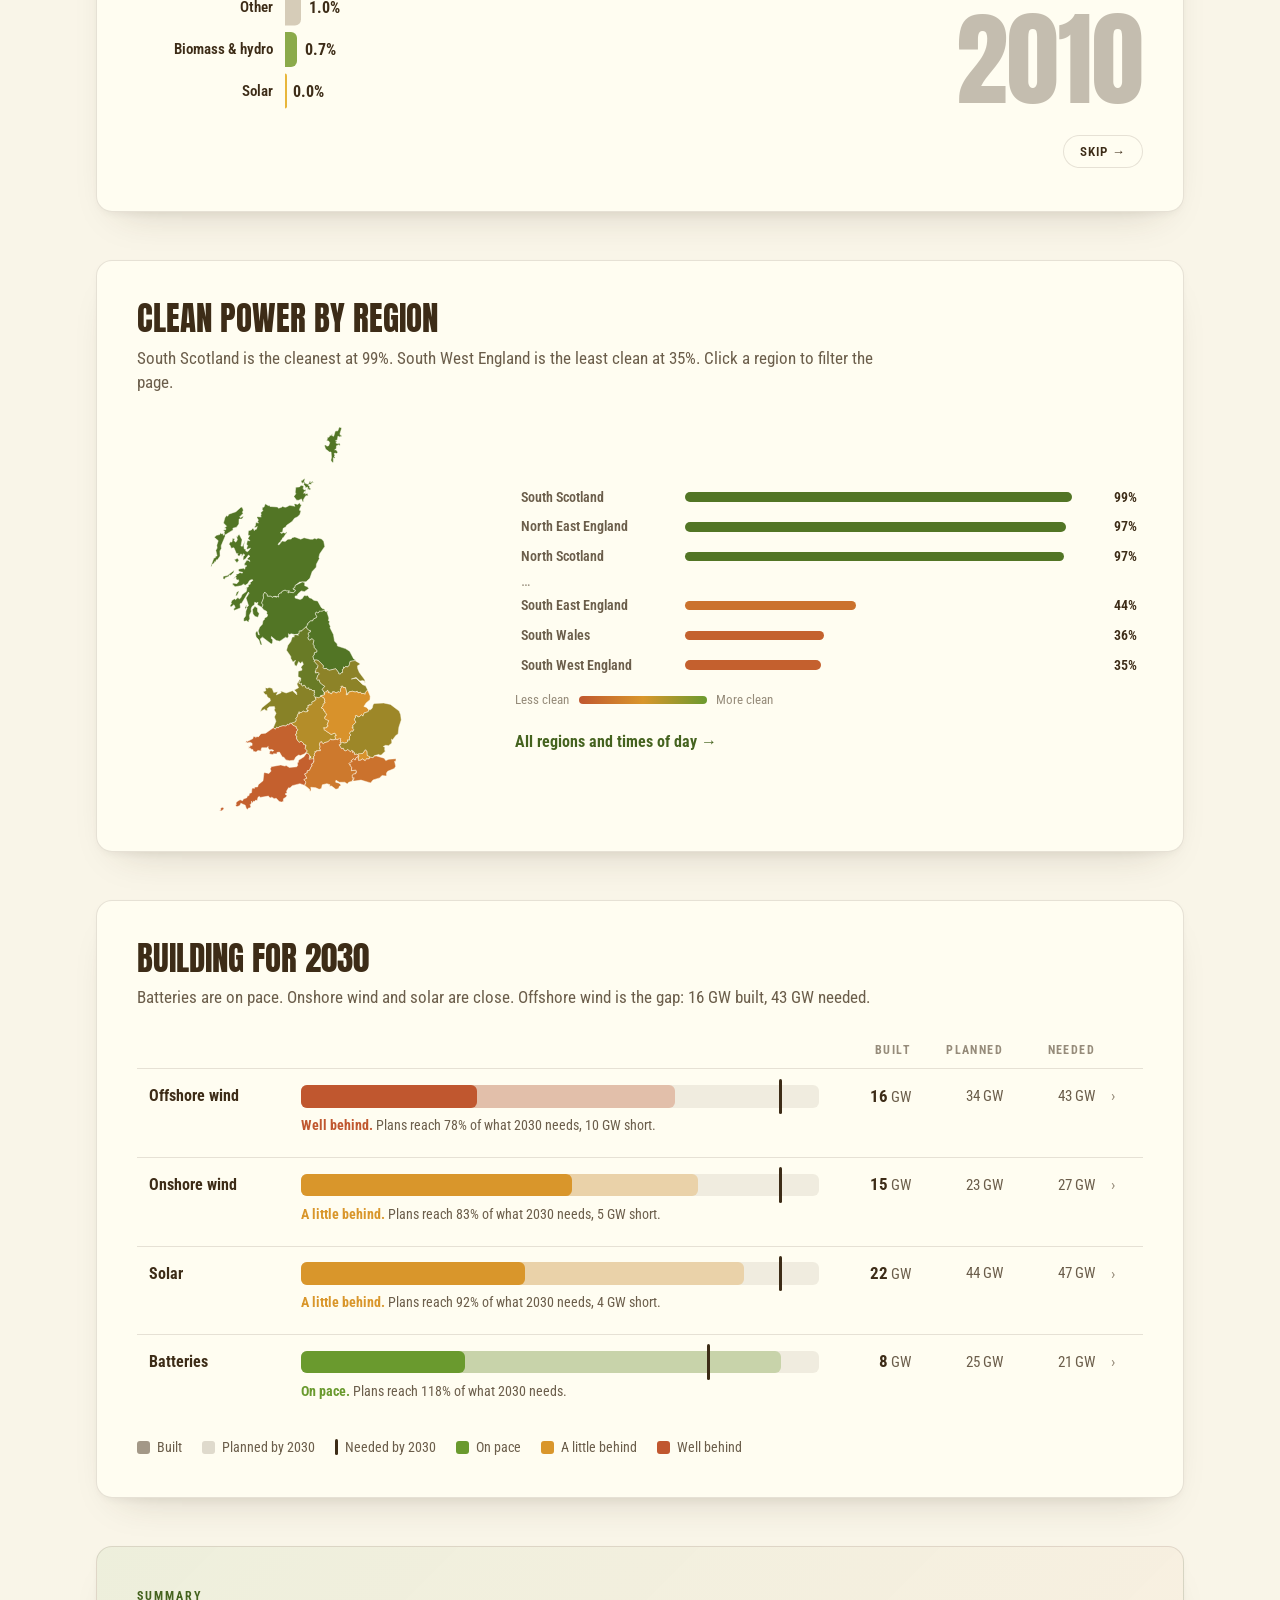
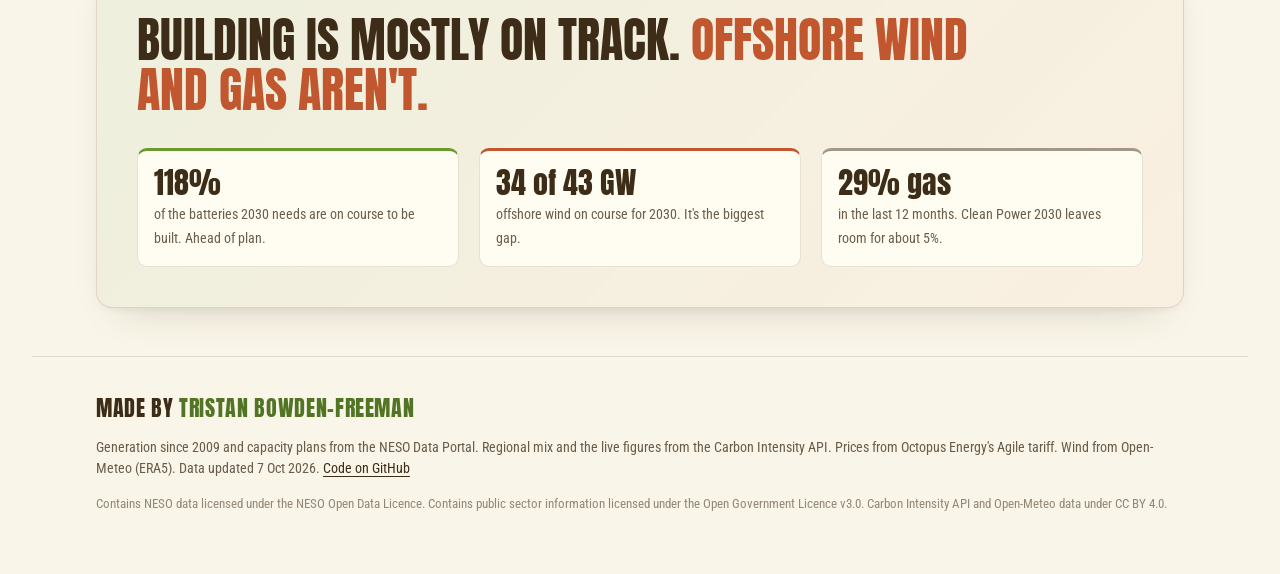
==== commit b047af53: "Hide Method page for now; bigger nav title and clearer race year" ====
--- a/site/index.html
+++ b/site/index.html
@@ -29,7 +29,6 @@
       <ul class="site-nav__links">
         <li><a href="#/" data-nav="track"><span class="long">Progress</span><span class="short">Progress</span></a></li>
         <li><a href="#/where" data-nav="where"><span class="long">Regions</span><span class="short">Regions</span></a></li>
-        <li><a href="#/method" data-nav="method"><span class="long">Method</span><span class="short">Method</span></a></li>
       </ul>
       <label class="region-filter">
         <span class="region-filter__label">Region</span>
@@ -45,7 +44,7 @@
     <p class="credit">Made by <a href="https://tristanbowdenfreeman-maker.github.io/tiny-summit/">Tristan Bowden-Freeman</a></p>
     <p>Generation since 2009 and capacity plans from the NESO Data Portal. Regional mix and the live figures from the
       Carbon Intensity API. Prices from Octopus Energy's Agile tariff. Wind from Open-Meteo (ERA5). <span id="updated"></span>
-      <a href="#/method">Method and caveats</a> · <a href="https://github.com/tristanbowdenfreeman-maker/uk-grid-carbon">Code on GitHub</a></p>
+      <a href="https://github.com/tristanbowdenfreeman-maker/uk-grid-carbon">Code on GitHub</a></p>
     <p class="legal">Contains NESO data licensed under the NESO Open Data Licence. Contains public sector information
       licensed under the Open Government Licence v3.0. Carbon Intensity API and Open-Meteo data under CC BY 4.0.</p>
   </footer>
--- a/site/styles.css
+++ b/site/styles.css
@@ -86,7 +86,7 @@
   transition: background 200ms ease, color 200ms ease;
 }
 .site-nav__back:hover { color: var(--text); background: var(--on-nav); }
-.site-nav__brand { font-family: var(--display); font-size: 1.05rem; letter-spacing: 0.06em; text-transform: uppercase; white-space: nowrap; }
+.site-nav__brand { font-family: var(--display); font-size: 1.5rem; letter-spacing: 0.03em; text-transform: uppercase; white-space: nowrap; }
 .site-nav__links { display: flex; gap: 0.15rem; margin: 0; padding: 0.3rem; list-style: none; }
 .site-nav__links a {
   display: block; padding: 0.4rem 0.85rem; border-radius: 999px;
@@ -199,7 +199,7 @@
 /* ---------- Bar race ---------- */
 
 .race { position: relative; }
-.race__year { position: absolute; right: 0; bottom: 0.5rem; font: 400 clamp(3rem, 9vw, 6.5rem)/1 var(--display); color: rgba(61, 44, 23, 0.08); pointer-events: none; }
+.race__year { position: absolute; right: 0; bottom: 3.75rem; font: 400 clamp(3rem, 9vw, 6.5rem)/1 var(--display); color: rgba(61, 44, 23, 0.3); pointer-events: none; }
 .race__rows { position: relative; height: calc(var(--rows) * 2.6rem); }
 .race__row {
   position: absolute; left: 0; right: 0; top: 0; height: 2.2rem;
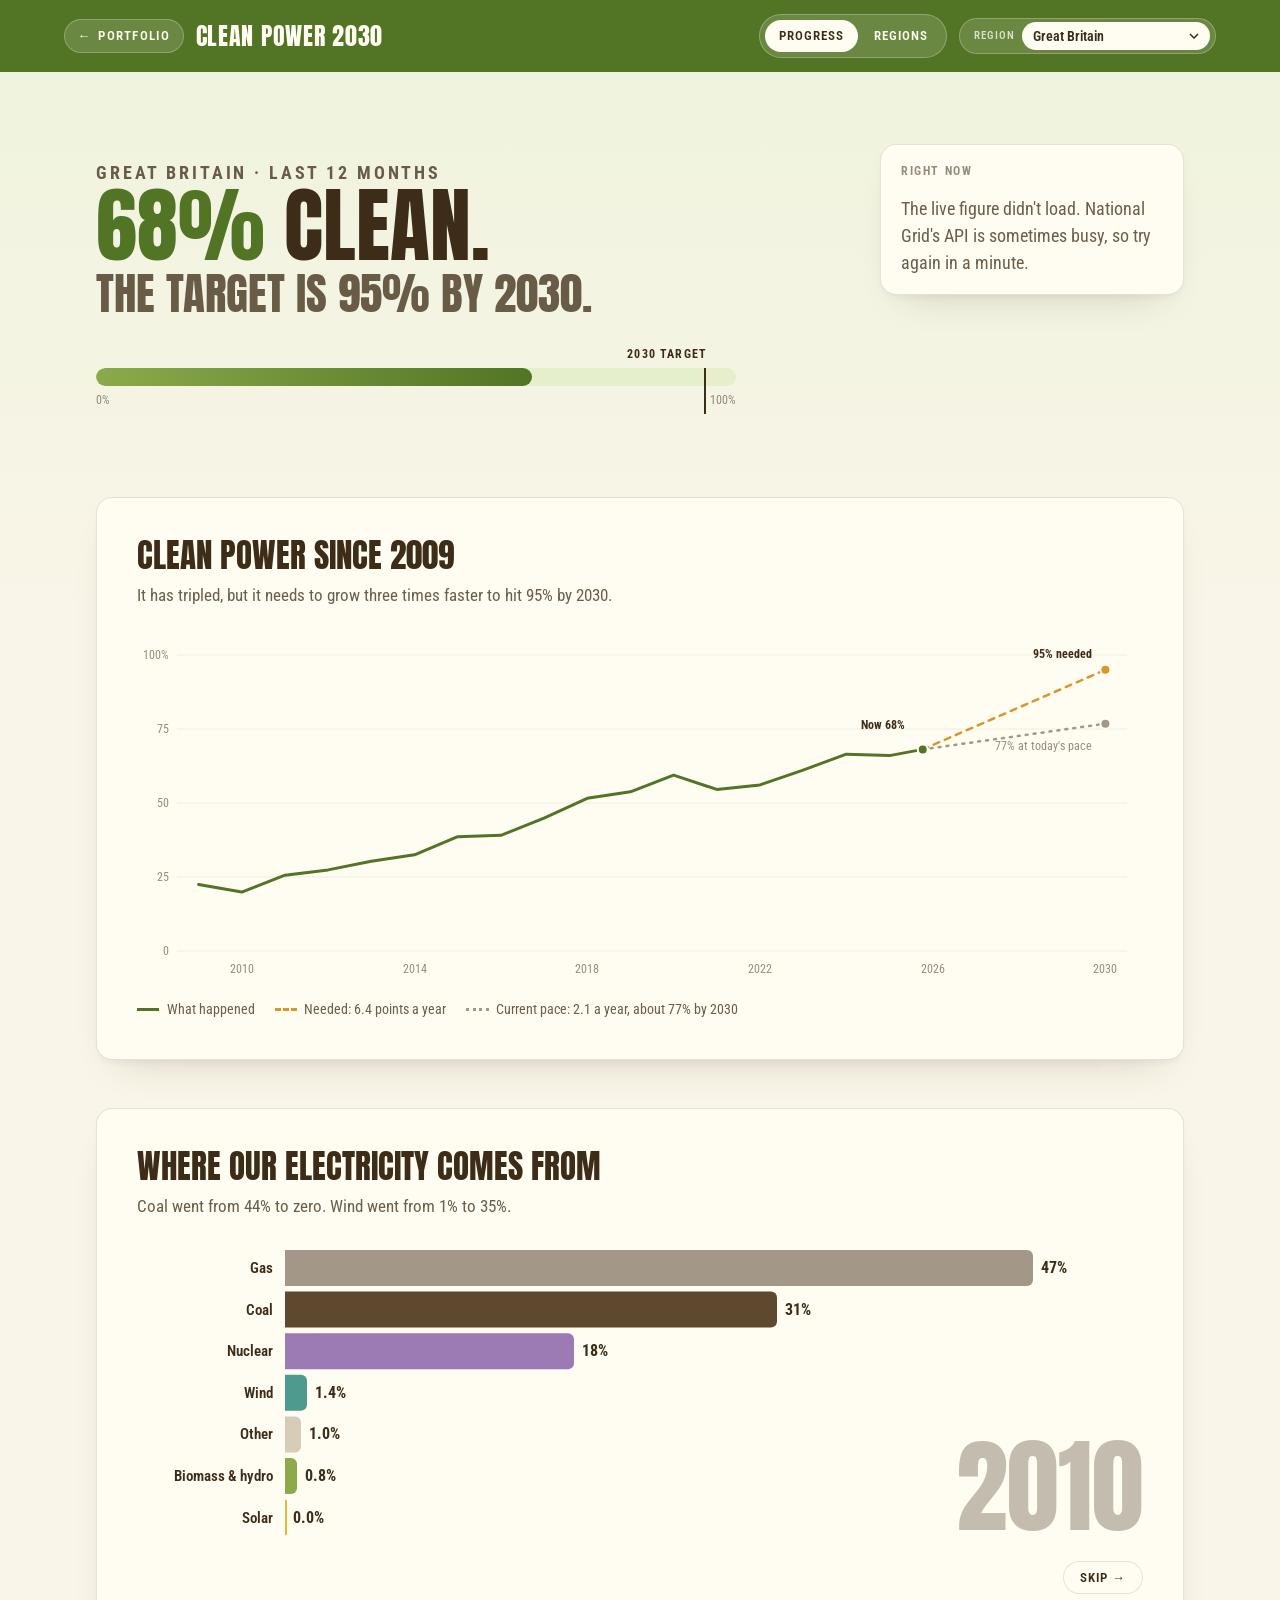
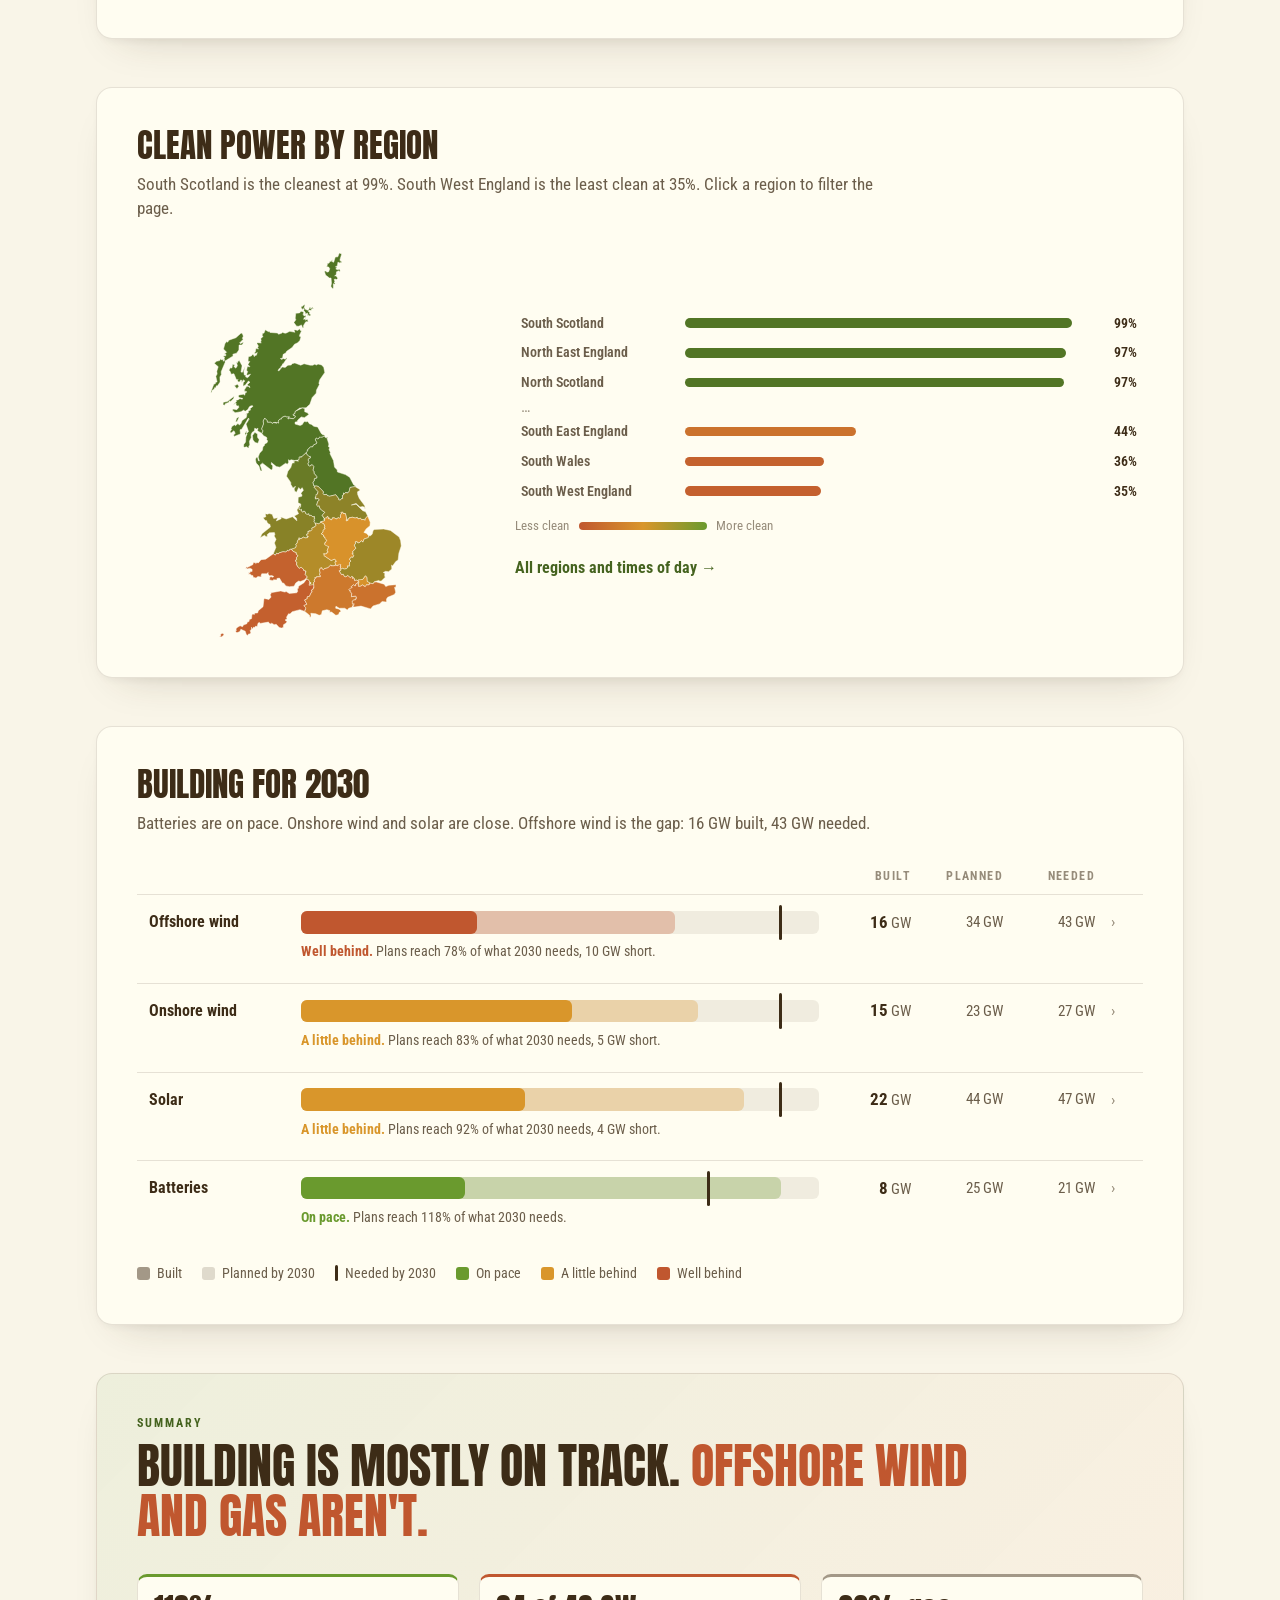
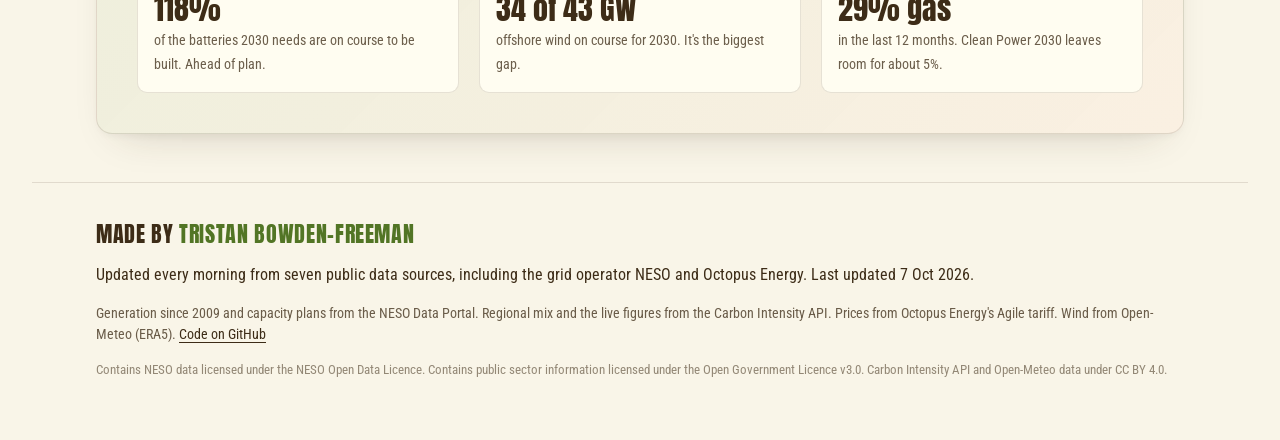
==== commit a6fe4afa: "Replace the pipeline strip with one line in the footer" ====
--- a/site/index.html
+++ b/site/index.html
@@ -42,8 +42,9 @@
 
   <footer class="footer">
     <p class="credit">Made by <a href="https://tristanbowdenfreeman-maker.github.io/tiny-summit/">Tristan Bowden-Freeman</a></p>
+    <p class="updated" id="updated"></p>
     <p>Generation since 2009 and capacity plans from the NESO Data Portal. Regional mix and the live figures from the
-      Carbon Intensity API. Prices from Octopus Energy's Agile tariff. Wind from Open-Meteo (ERA5). <span id="updated"></span>
+      Carbon Intensity API. Prices from Octopus Energy's Agile tariff. Wind from Open-Meteo (ERA5).
       <a href="https://github.com/tristanbowdenfreeman-maker/uk-grid-carbon">Code on GitHub</a></p>
     <p class="legal">Contains NESO data licensed under the NESO Open Data Licence. Contains public sector information
       licensed under the Open Government Licence v3.0. Carbon Intensity API and Open-Meteo data under CC BY 4.0.</p>
--- a/site/styles.css
+++ b/site/styles.css
@@ -402,6 +402,7 @@
 .footer a { color: var(--text); text-decoration: underline; text-underline-offset: 3px; }
 .footer .credit { margin: 0 0 1rem; color: var(--text); font: 400 1.35rem/1.1 var(--display); letter-spacing: 0.03em; text-transform: uppercase; }
 .footer .credit a { color: var(--accent); text-decoration: none; }
+.footer .updated { color: var(--text); font-size: 1rem; }
 .footer .legal { color: var(--faint); font-size: 0.8rem; }
 
 /* ---------- Small screens ---------- */
